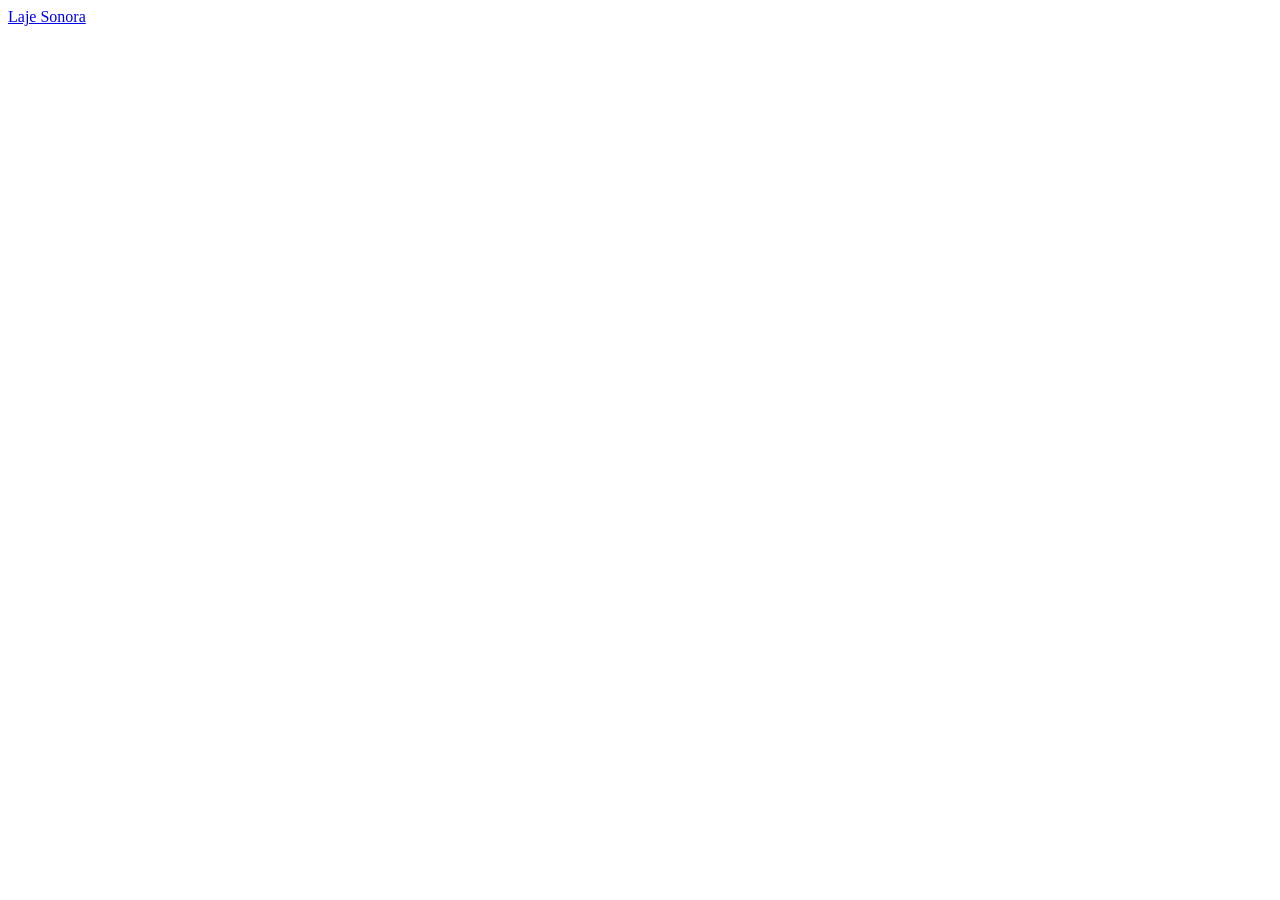
==== index.html @ 3c05ce92 "Initial commit" ====
<!DOCTYPE html>
<html lang="pt-br">
<head>
    <meta charset="UTF-8">
    <link rel="stylesheet" href="./index.css">
    <link rel="preconnect" href="https://fonts.googleapis.com">
    <link rel="preconnect" href="https://fonts.gstatic.com" crossorigin>
    <link href="https://fonts.googleapis.com/css2?family=Big+Shoulders:opsz,wght@10..72,100..900&display=swap" rel="stylesheet">
    <meta name="viewport" content="width=device-width, initial-scale=1.0">
    <title>Laje Sonora  Início</title>

</head>
<body>
    <header class="conteudo topo">
        <a href="index.html" class="logo">Laje Sonora</a>

        <nav class="menu">
            <a href="" class=""></a>
        </nav>
    </header>
    
</body>
</html>
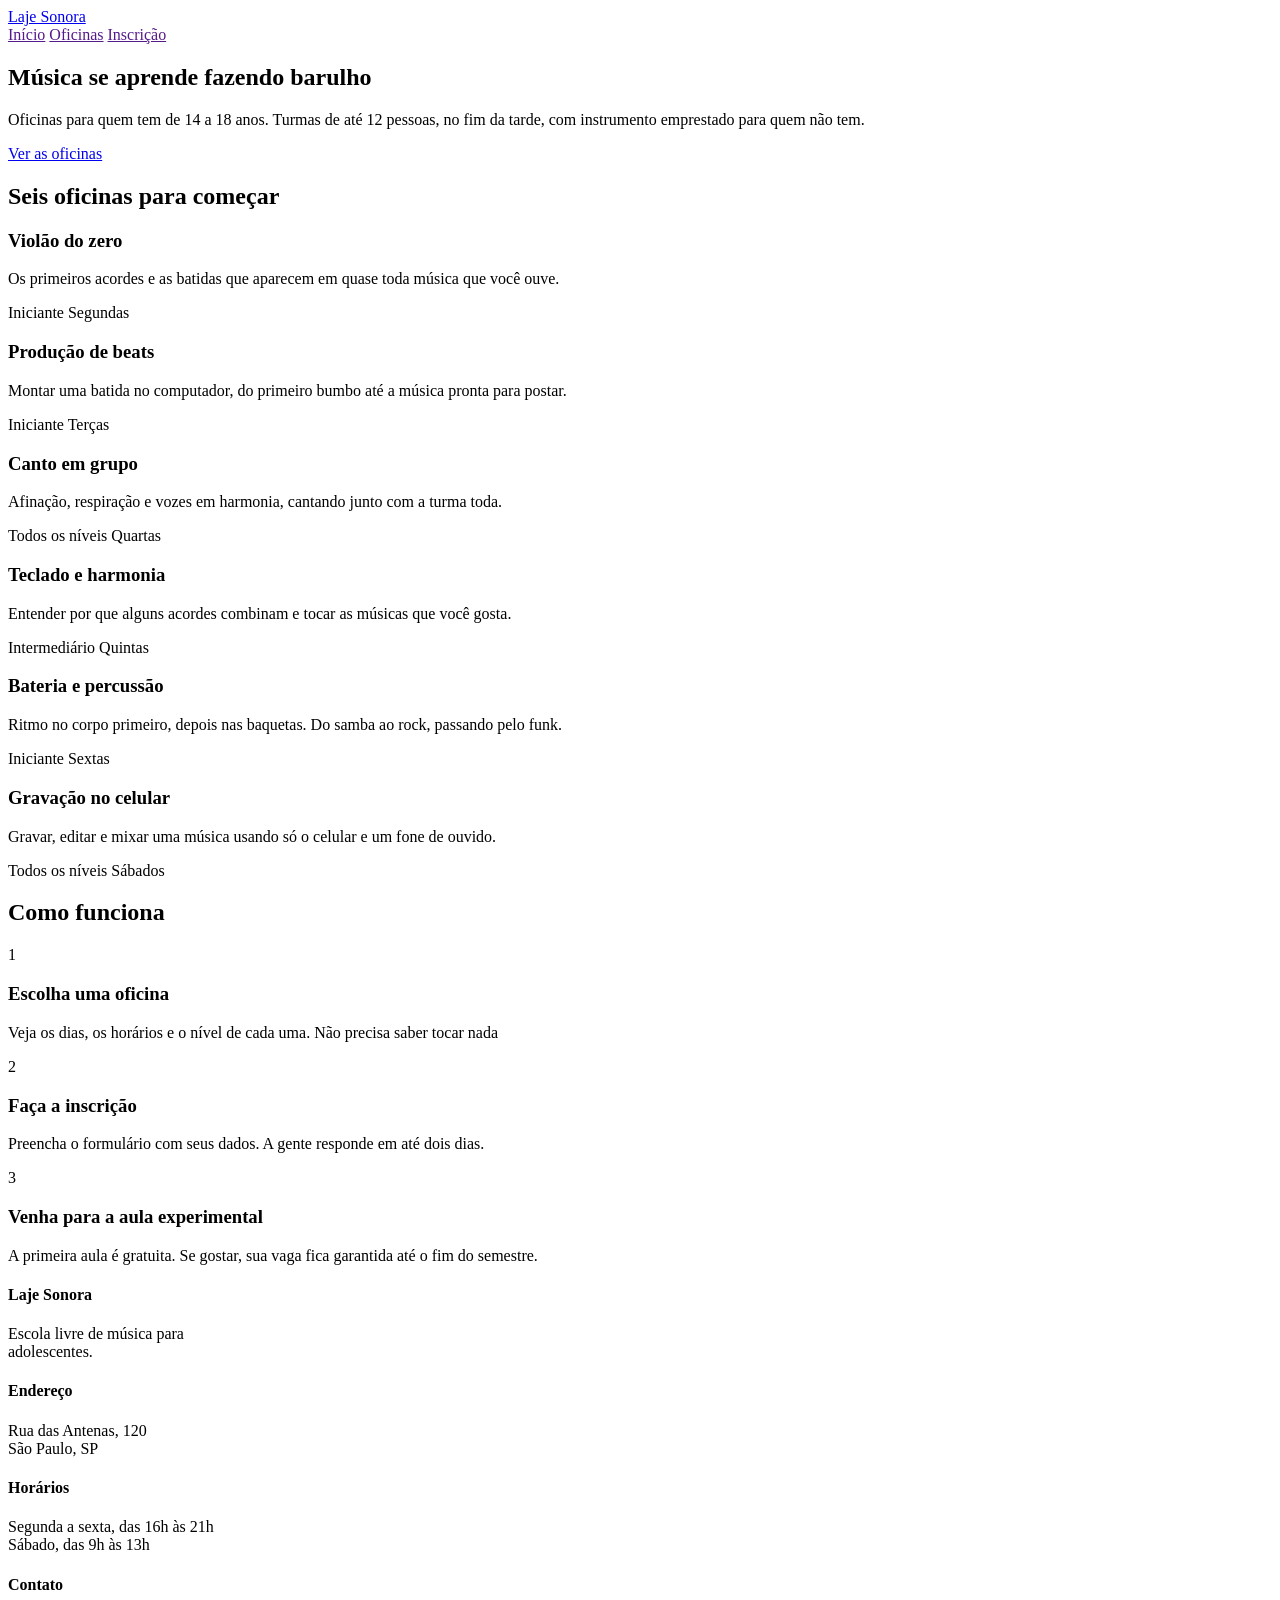
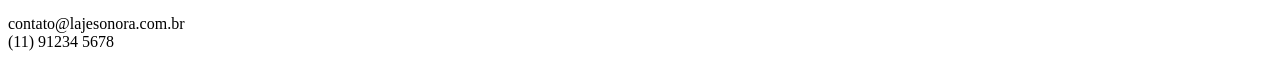
==== commit cd7e267d: "laje" ====
--- a/index.html
+++ b/index.html
@@ -5,7 +5,9 @@
     <link rel="stylesheet" href="./index.css">
     <link rel="preconnect" href="https://fonts.googleapis.com">
     <link rel="preconnect" href="https://fonts.gstatic.com" crossorigin>
-    <link href="https://fonts.googleapis.com/css2?family=Big+Shoulders:opsz,wght@10..72,100..900&display=swap" rel="stylesheet">
+    <link href="https://fonts.googleapis.com/css2?family=Big+Shoulders:opsz,wght@10..72,100..900&display=swap" rel="stylesheet"><link rel="preconnect" href="https://fonts.googleapis.com">
+    <link rel="preconnect" href="https://fonts.gstatic.com" crossorigin>
+    <link href="https://fonts.googleapis.com/css2?family=Archivo:ital,wght@0,100..900;1,100..900&family=Big+Shoulders:opsz,wght@10..72,100..900&display=swap" rel="stylesheet">
     <meta name="viewport" content="width=device-width, initial-scale=1.0">
     <title>Laje Sonora  Início</title>
 
@@ -15,9 +17,168 @@
         <a href="index.html" class="logo">Laje Sonora</a>
 
         <nav class="menu">
-            <a href="" class=""></a>
+            <a href="" class="atual">Início</a>
+            <a href="">Oficinas</a>
+            <a href="">Inscrição</a>
         </nav>
     </header>
     
+    <main>
+
+        <section class="conteudo cartazes">
+            <div class="cartaz cartaz-principal">
+                <h1>Música se aprende fazendo barulho</h1>
+
+            </div>
+            <div class="cartaz cartaz-lateral">
+                <p>Oficinas para quem tem de 14 a 18 anos. Turmas de até 12 pessoas, no fim da tarde, com instrumento emprestado para quem não tem.</p>
+
+                <a href="oficinas.html" class="botao">Ver as oficinas</a>
+            </div>
+
+        </section>
+
+        <section class="conteudo secao">
+           
+            <h2 class="titulo-secao">Seis oficinas para começar</h2>
+            <div class="cards">
+                <article class="card">
+                    <div class="foto foto-azul"></div>
+                    <div class="card-texto">
+                        <h3>Violão do zero</h3>
+                        <p>Os primeiros acordes e as batidas que aparecem em quase toda música que você ouve.</p>
+                        <div class="card-info">
+                            <span>Iniciante</span>
+                            <span>Segundas</span>
+                        </div>
+                    </div>
+                </article>
+                <article class="card">
+                    <div class="foto foto-amarela">
+
+                    </div>
+                    <div class="card-texto">
+                        <h3>
+                            Produção de beats
+                        </h3>
+                        <p>Montar uma batida no computador, do primeiro bumbo até a música pronta para postar.</p>
+
+                        <div class="card-info">
+                            <span>Iniciante</span>
+                            <span>Terças</span>
+                        </div>
+                    </div>
+                </article>
+                
+                <article class="card">
+                    <div class="foto foto-tinta">
+
+                    </div>
+                    <div class="card-texto">
+                        <h3>
+                            Canto em grupo
+                        </h3>
+                        <p>Afinação, respiração e vozes em harmonia, cantando junto com a turma toda.</p>
+
+                        <div class="card-info">
+                            <span>Todos os níveis</span>
+                            <span>Quartas</span>
+                        </div>
+                    </div>
+                </article>
+
+                <article class="card">
+                    <div class="foto">
+
+                    </div>
+                    <div class="card-texto">
+                        <h3>
+                           Teclado e harmonia
+                        </h3>
+                        <p>Entender por que alguns acordes combinam e tocar as músicas que você gosta.</p>
+
+                        <div class="card-info">
+                            <span>Intermediário</span>
+                            <span>Quintas</span>
+                        </div>
+                    </div>
+                </article>
+
+                <article class="card">
+                    <div class="foto foto-azul">
+
+                    </div>
+                    <div class="card-texto">
+                        <h3>
+                           Bateria e percussão
+                        </h3>
+                        <p>Ritmo no corpo primeiro, depois nas baquetas. Do samba ao rock, passando pelo funk.</p>
+
+                        <div class="card-info">
+                            <span>Iniciante</span>
+                            <span>Sextas</span>
+                        </div>
+                    </div>
+                </article>
+
+                <article class="card">
+                    <div class="foto foto-amarela">
+
+                    </div>
+                    <div class="card-texto">
+                        <h3>
+                            Gravação no celular
+                        </h3>
+                        <p>Gravar, editar e mixar uma música usando só o celular e um fone de ouvido.</p>
+
+                        <div class="card-info">
+                            <span>Todos os níveis</span>
+                            <span>Sábados</span>
+                        </div>
+                    </div>
+                </article>
+            </div>   
+        </section>
+        <section class="conteudo secao">
+            <h2 class="titulo-secao">Como funciona</h2>
+            <div class="passos">
+                <div class="passo">
+                    <p class="passo-numero">1</p>
+                    <h3>Escolha uma oficina</h3>
+                    <P>Veja os dias, os horários e o nível de cada uma. Não precisa saber tocar nada</P>
+                </div>
+                <div class="passo">
+                    <p class="passo-numero">2</p>
+                    <h3>Faça a inscrição</h3>
+                    <P>Preencha o formulário com seus dados. A gente responde em até dois dias.</P>
+                </div>
+                <div class="passo">
+                    <p class="passo-numero">3</p>
+                    <h3>Venha para a aula experimental</h3>
+                    <P>A primeira aula é gratuita. Se gostar, sua vaga fica garantida até o fim do semestre.</P>
+                </div>
+            </div>
+        </section>
+    </main>
+    <footer class="rodape">
+        <div class="conteudo rodape-colunas">
+            <h4>Laje Sonora</h4>
+            <p>Escola livre de música para <br>adolescentes.</p>
+        </div>
+        <div class="conteudo rodape-colunas">
+            <h4>Endereço</h4>
+            <p>Rua das Antenas, 120 <br> São Paulo, SP</p>
+        </div>
+        <div class="conteudo rodape-colunas">
+            <h4>Horários</h4>
+            <p>Segunda a sexta, das 16h às 21h <br> Sábado, das 9h às 13h</p>
+        </div>
+        <div class="conteudo rodape-colunas">
+            <h4>Contato</h4>
+            <p>contato@lajesonora.com.br<br>(11) 91234 5678</p>
+        </div>
+
+    </footer>
 </body>
-</html>+</html>
+                  
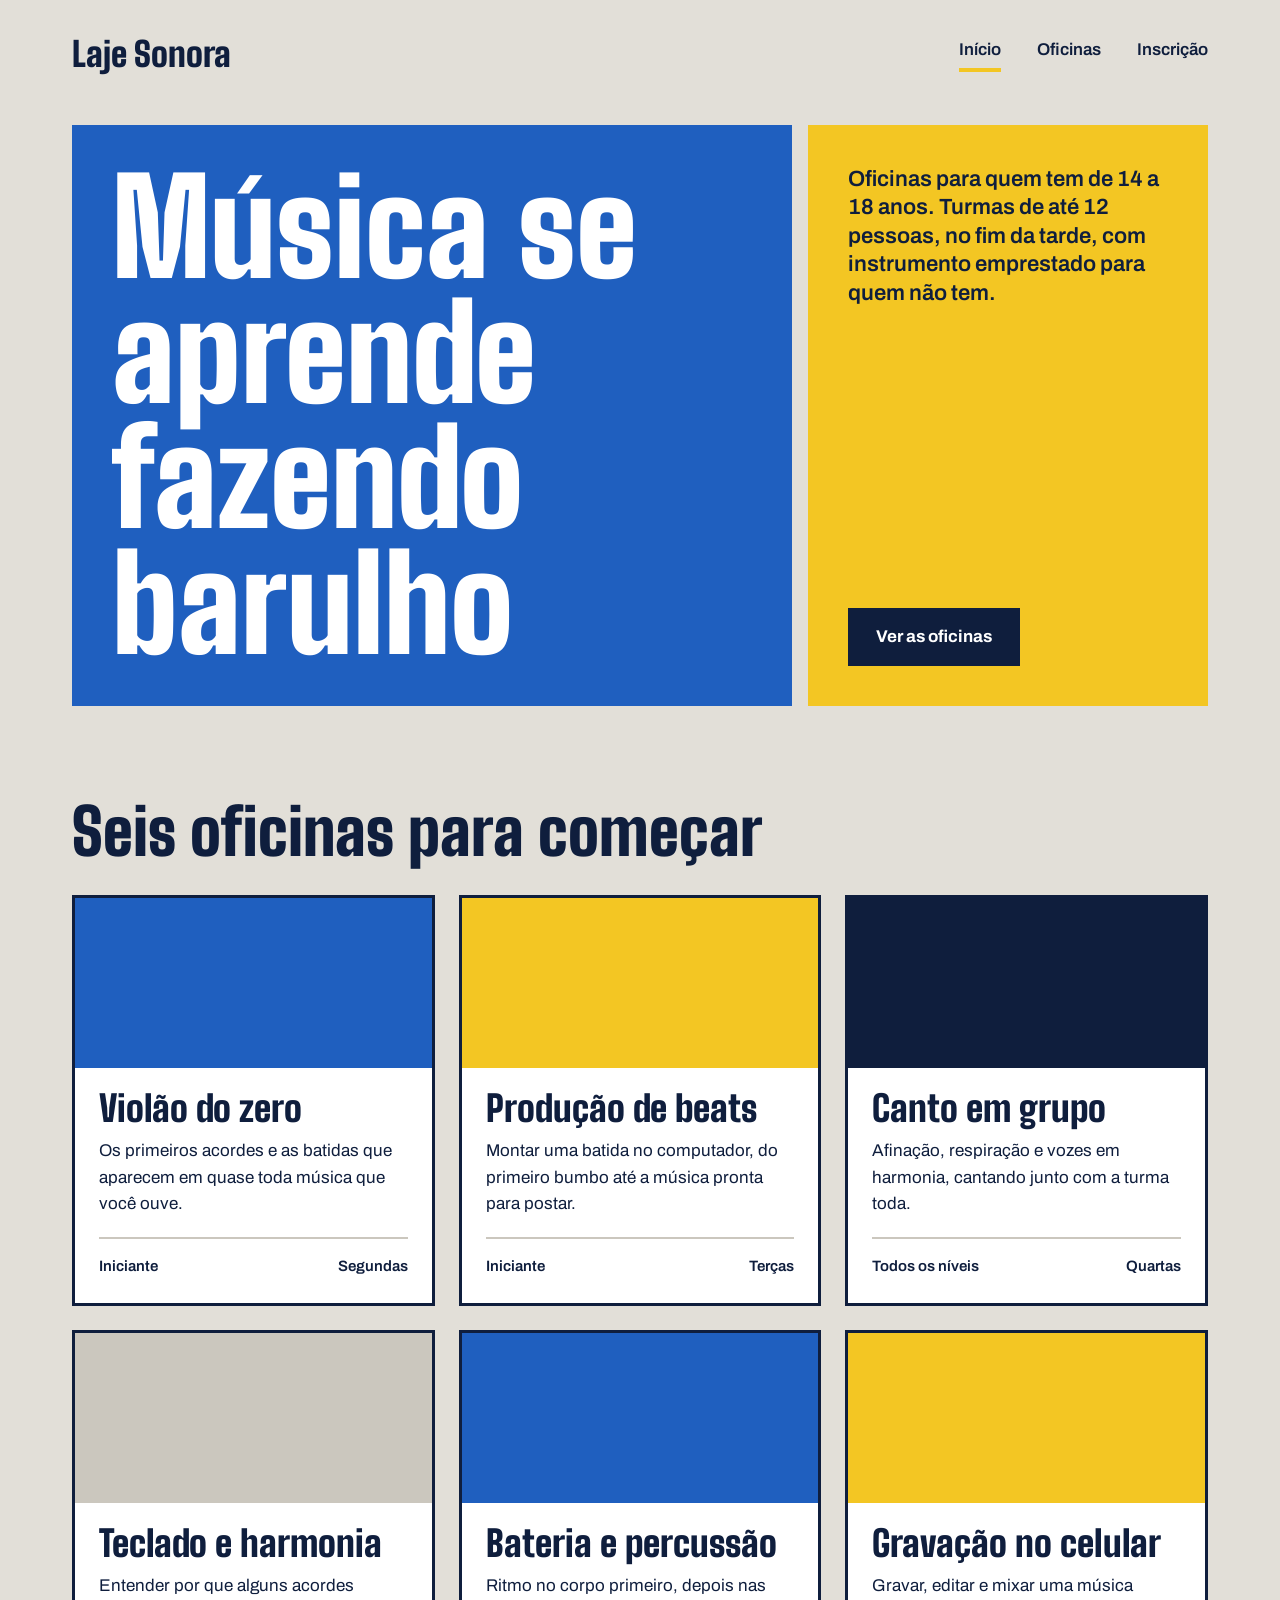
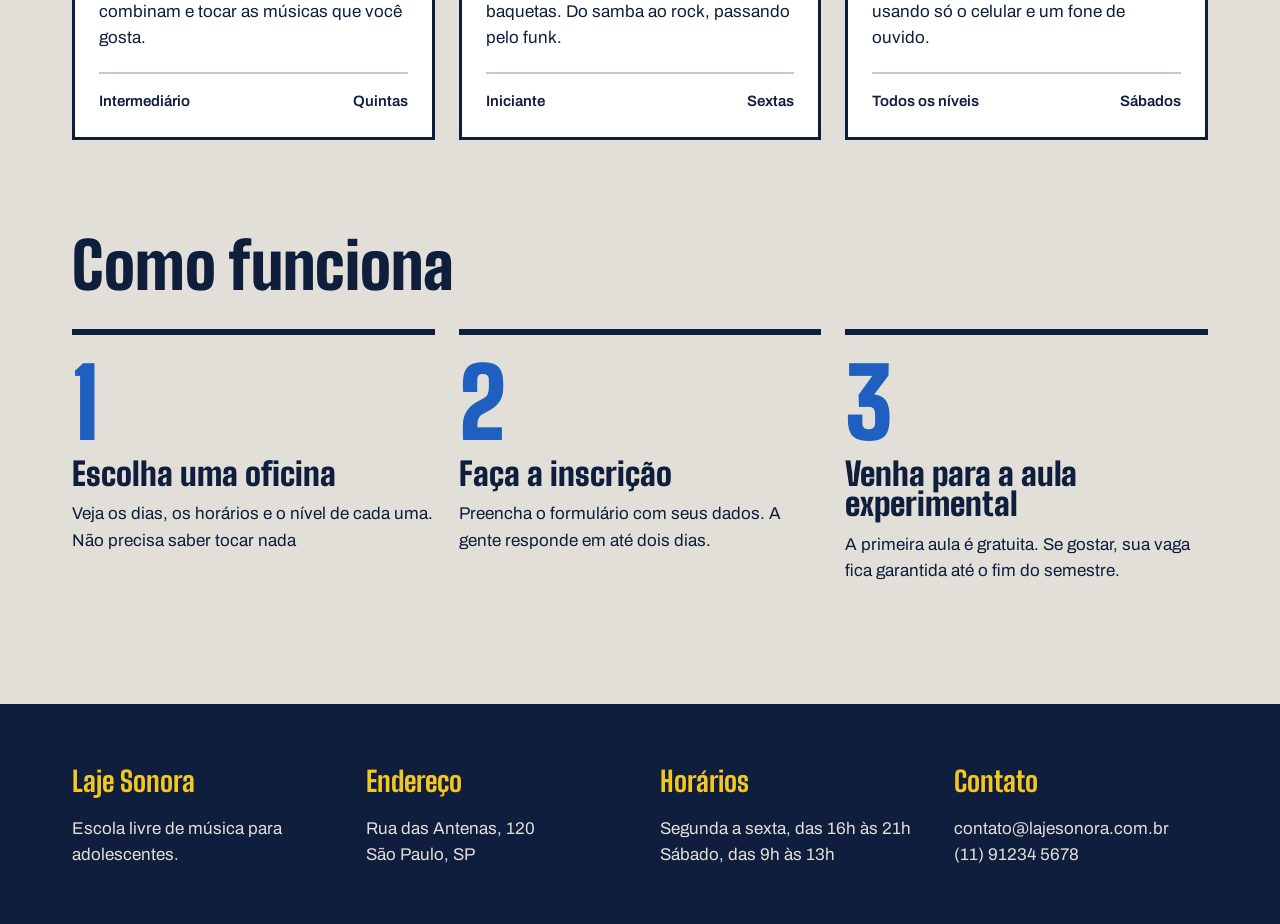
==== commit e290bad2: "Página inicial pronta" ====
--- a/index.html
+++ b/index.html
@@ -162,18 +162,19 @@
     </main>
     <footer class="rodape">
         <div class="conteudo rodape-colunas">
+            <div class="rodape-coluna">
             <h4>Laje Sonora</h4>
             <p>Escola livre de música para <br>adolescentes.</p>
         </div>
-        <div class="conteudo rodape-colunas">
+        <div class="rodape-coluna">
             <h4>Endereço</h4>
             <p>Rua das Antenas, 120 <br> São Paulo, SP</p>
         </div>
-        <div class="conteudo rodape-colunas">
+        <div class="rodape-coluna">
             <h4>Horários</h4>
             <p>Segunda a sexta, das 16h às 21h <br> Sábado, das 9h às 13h</p>
         </div>
-        <div class="conteudo rodape-colunas">
+        <div class="rodape-coluna">
             <h4>Contato</h4>
             <p>contato@lajesonora.com.br<br>(11) 91234 5678</p>
         </div>
--- a/index.css
+++ b/index.css
@@ -0,0 +1,243 @@
+* {
+    margin: 0;
+    padding: 0;
+    box-sizing: border-box;
+}
+
+:root {
+    --concreto: #E2DFD8;
+    --concreto-escuro: #CBC7BE;
+    --tinta: #0F1E3D;
+    --caixa-dagua: #1F5FBF;
+    --fita: #F3C623;
+    --branco: #FFFFFF;
+
+    --fonte-cartaz: "Big Shoulders", "Arial Narrow", sans-serif;
+    --fonte-texto: "Archivo", Arial, sans-serif;
+
+}
+
+body {
+    background: var(--concreto);
+    color: var(--tinta);
+    font-family: var(--fonte-texto);
+    font-size: 17px;
+    line-height: 1.55;
+}
+
+a {
+    color: inherit;
+}
+
+h1, h2, h3 {
+    font-family: var(--fonte-cartaz);
+    font-weight: 900;
+    line-height: 0.95;
+}
+
+.conteudo {
+    max-width: 1200px;
+    margin-inline: auto;
+    padding-inline: 32px;
+}
+
+
+.topo {
+    padding-block: 28px;
+    display: flex;
+    justify-content: space-between;
+    align-items: center;
+}
+
+.logo {
+    font-family: var(--fonte-cartaz);
+    font-size: 34px;
+    font-weight: 900;
+    text-decoration: none;
+}
+
+.menu {
+    display: flex;
+    gap: 36px;
+}
+
+.menu a {
+    font-weight: 600;
+    text-decoration: none;
+    padding-bottom: 4px;
+    border-bottom: 4px solid transparent;
+}
+
+.menu a:hover {
+    border-bottom-color: var(--tinta);
+}
+
+.menu a.atual {
+    border-bottom-color: var(--fita);
+}
+
+.cartazes {
+    margin-top: 16px;
+    display: flex;
+    gap: 16px;
+
+}
+
+.cartaz {
+    padding: 40px;
+}
+
+.cartaz-principal {
+    background: var(--caixa-dagua);
+    color: var(--branco);
+    flex: 2;
+}
+
+.cartaz-principal h1 {
+    font-size: 132px;
+    max-width: 9ch;
+}
+
+.cartaz-lateral {
+    background: var(--fita);
+    flex: 1;
+    display: flex;
+    flex-direction: column;
+    justify-content: space-between;
+    gap: 32px;
+    align-items: flex-start;
+
+    p {
+        font-size: 22px;
+        font-weight: 600;
+        line-height: 1.3;
+    }
+
+}
+
+.botao {
+    background: var(--tinta);
+    color: var(--branco);
+    font-weight: 700;
+    text-decoration: none;
+    padding: 16px 28px;
+    border: none;
+    font-family: var(--fonte-texto);
+    font-size: 17px;
+    cursor: pointer;
+}
+
+.botao:hover {
+    background: var(--caixa-dagua);
+}
+
+.secao {
+    margin-top: 96px;
+}
+
+.titulo-secao {
+    font-size: 64px;
+    margin-bottom: 32px;
+}
+
+.cards {
+    display: flex;
+    flex-wrap: wrap;
+    gap: 24px;
+}
+
+.card {
+    background: var(--branco);
+    border: 3px solid var(--tinta);
+    flex: 1 1 340px;  
+}
+
+.card .foto {
+      height: 170px;
+}
+
+.foto {
+    background: var(--concreto-escuro);
+}
+
+.foto-azul {
+    background: var(--caixa-dagua);
+}
+
+.foto-amarela {
+    background: var(--fita);
+}
+
+.foto-tinta {
+    background: var(--tinta);
+}
+
+
+.card-texto {
+    padding: 24px;
+}
+
+.card h3 {
+    font-size: 36px;
+    margin-bottom: 12px;   
+}
+
+.card-info {
+    margin-top: 20px;
+    padding-top: 16px;
+    border-top: 2px solid var(--concreto-escuro);
+    font-weight: 600;
+    font-size: 15px;
+    display: flex;
+    justify-content: space-between;
+}
+
+
+.passos {
+    display: flex;
+    gap: 24px;
+}
+
+.passo {
+    border-top: 6px solid var(--tinta);
+    padding-top: 20px;
+    flex: 1;
+}
+
+.passo-numero {
+    font-family: var(--fonte-cartaz);
+    font-size: 96px;
+    font-weight: 900;
+    line-height: 1;
+    color: var(--caixa-dagua);
+}
+
+.passo h3 {
+    font-size: 32px;
+    margin-block: 8px 12px;
+}
+
+.rodape {
+    margin-top: 120px;
+    background: var(--tinta);
+    color: var(--concreto);
+    padding-block: 56px;
+}
+
+.rodape-colunas {
+    display: flex;
+    gap: 40px;
+}
+
+.rodape-coluna {
+    flex: 1;
+}
+
+.rodape h4 {
+    font-family: var(--fonte-cartaz);
+    font-size: 28px;
+    color: var(--fita);
+    margin-bottom: 12px;
+}
+
+
